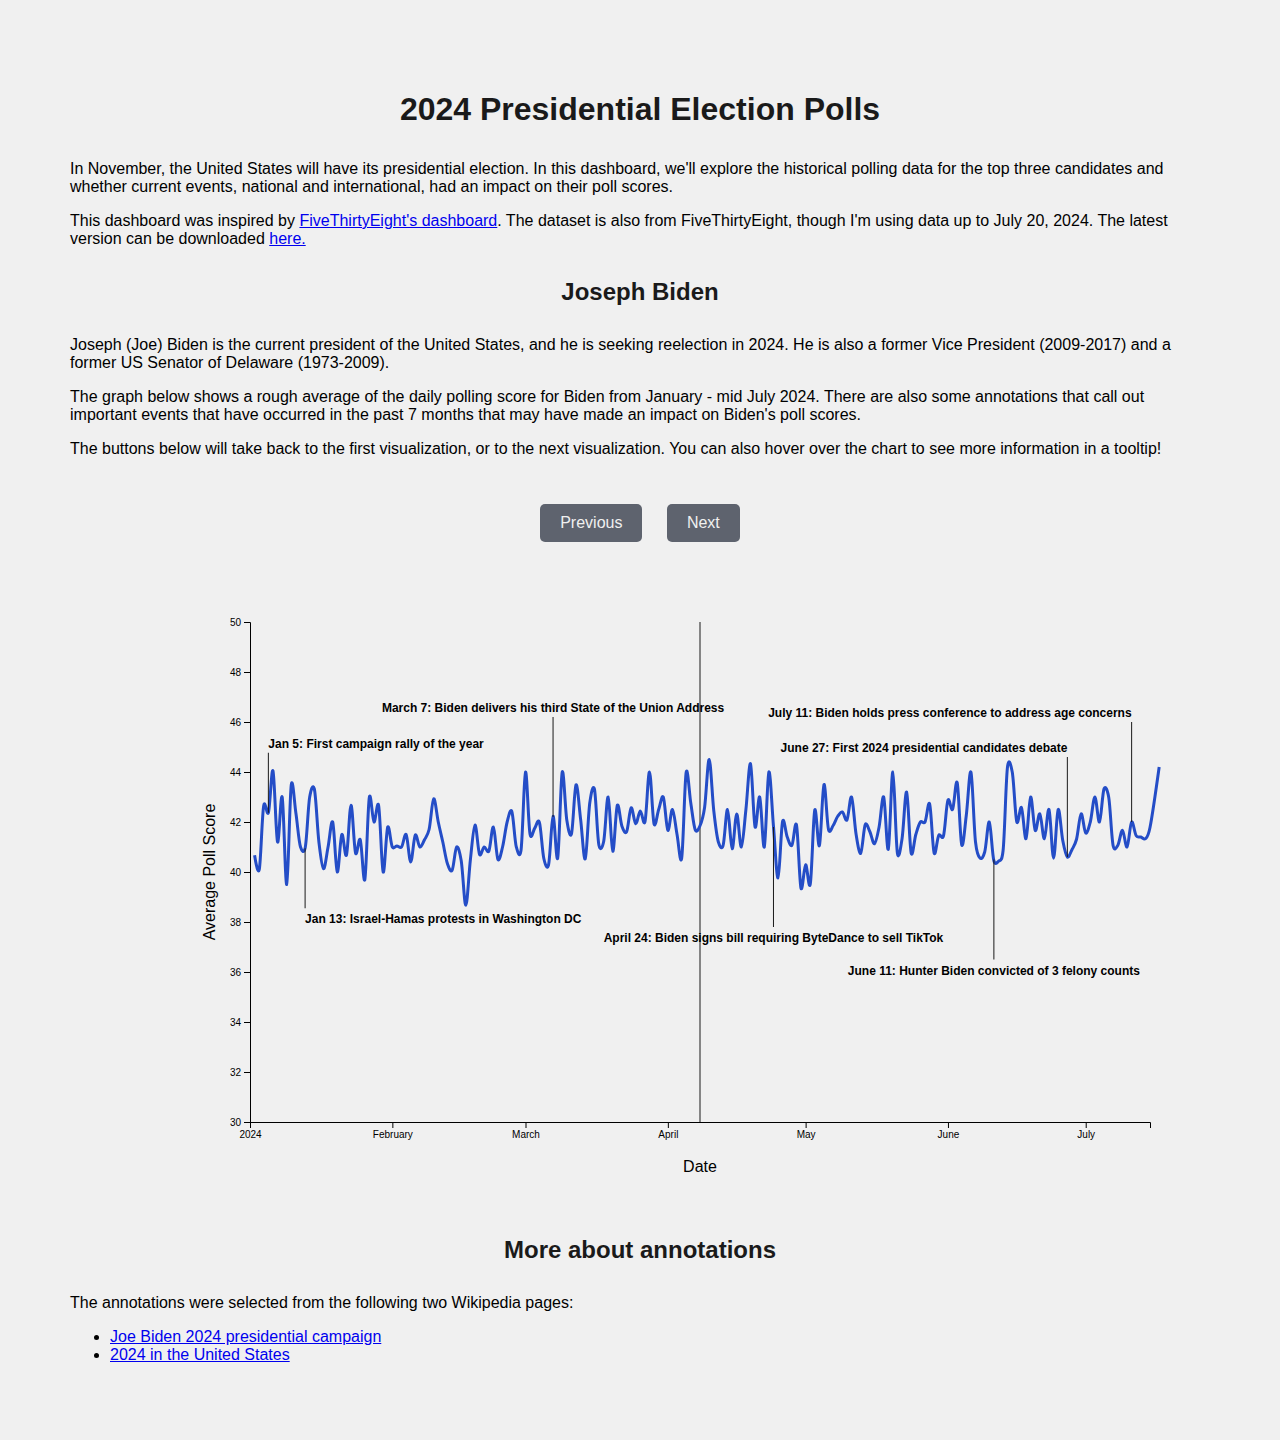
==== biden.html @ 44767af8 "Update" ====
<!DOCTYPE html>
<html>

<script src="js/d3.v7.min.js"></script>

<head>
    <meta charset="UTF-8">
    <meta name="viewport" content="width=device-width, initial-scale=1.0">
    <title>CS 416 Narrative Visualization Project</title>
    <link rel="stylesheet" href="styles.css">
</head>

<body>
    <div class="content">
        <h1>2024 Presidential Election Polls</h1>
        <p>
            In November, the United States will have its presidential election.
            In this dashboard, we'll explore the historical polling data for the top three candidates
            and whether current events, national and international, had an impact on their poll scores.
        </p>
        <p>
            This dashboard was inspired by <a
                href="https://projects.fivethirtyeight.com/polls/president-general/2024/national/">FiveThirtyEight's
                dashboard</a>.
            The dataset is also from FiveThirtyEight, though I'm using data up to July 20, 2024. The latest version can
            be downloaded <a href="https://projects.fivethirtyeight.com/polls/data/president_polls.csv">here.</a>
        </p>
        <h2>Joseph Biden</h2>
        <p>
            Joseph (Joe) Biden is the current president of the United States, and he is seeking reelection in 2024.
            He is also a former Vice President (2009-2017) and a former US Senator of Delaware (1973-2009).
        </p>
        <p>
            The graph below shows a rough average of the daily polling score for Biden from January - mid July 2024.
            There are also some annotations that call out important events that have occurred in the past 7 months
            that may have made an impact on Biden's poll scores.
        </p>
        <p>
            The buttons below will take back to the first visualization, or to the next visualization.
            You can also hover over the chart to see more information in a tooltip!
        </p>
    </div>

    <div class="navigation">
        <input type="button" onclick="location.href='index.html';" value="Previous" />
        <input type="button" onclick="location.href='trump.html';" value="Next" />
    </div>

    <div class="container">
        <script type="module" src="js/bidenChart.js"></script>
        <div id="bidenChart"></div>
    </div>

    <div class="content">
        <h2>More about annotations</h2>
        <p>
            The annotations were selected from the following two Wikipedia pages:
            <ul>
                <li><a href="https://en.wikipedia.org/wiki/Joe_Biden_2024_presidential_campaign"> Joe Biden 2024 presidential campaign</a></li>
                <li><a href="https://en.wikipedia.org/wiki/2024_in_the_United_States">2024 in the United States</a></li>
            </ul>
        </p>
    </div>
</body>
</html>
---- styles.css ----
body {
    font-family: Helvetica, sans-serif;
    background-color: #F0F0F0;
    margin: 50px;
}

h1 {
    color: #1A1A1A;
    text-align: center;
    padding: 10px;
}

h2 {
    color: #1A1A1A;
    text-align: center;
    padding: 10px;
}

.content {
    text-align: start;
    margin: 10px;
    padding: 10px;
    text-wrap: pretty;
}

.container {
    width: 100vw;
    display: flex;
    justify-content: center;
    align-items: baseline;
    padding: 10px;
}

#tooltip {
    opacity: 0;
    position: absolute;
    background-color: #F0F0F0;
    border: solid 2px #1A1A1A;
    border-radius: 5px;
    padding: 5px;
}

#hoverline {
    stroke: #1A1A1A;
    stroke-width: 1;
    opacity: 1;
  }
  
  .overlay {
    fill: none;
    pointer-events: all;
  }

#chartline {
    fill: none;
    stroke-width: 3;
}

#annotation_text {
    font-size: 12px;
    font-weight: bold;
    fill: black;
}

#annotation_line {
    stroke: #1A1A1A;
    stroke-width: 1;
}

.navigation {
    text-align: center; 
    margin: 20px 0;
}

.navigation input[type="button"] {
    background-color: #5E636E; /* Blue background color */
    border: none; /* Remove the default border */
    color: #F0F0F0; /* White text color */
    padding: 10px 20px; /* Add padding inside the buttons */
    margin: 0 10px; /* Add spacing between buttons */
    font-size: 16px; /* Set font size */
    cursor: pointer; /* Change cursor to pointer on hover */
    border-radius: 5px; /* Round the corners */
    transition: background-color 0.3s; /* Smooth background color transition */
}

.navigation input[type="button"]:hover {
    background-color: #121315;
}

pre {
    margin: 0;
    text-align: start;
}

code {
    font-family: 'Courier New', Courier, monospace;
    font-size: 14px;
    line-height: 1.5;
}
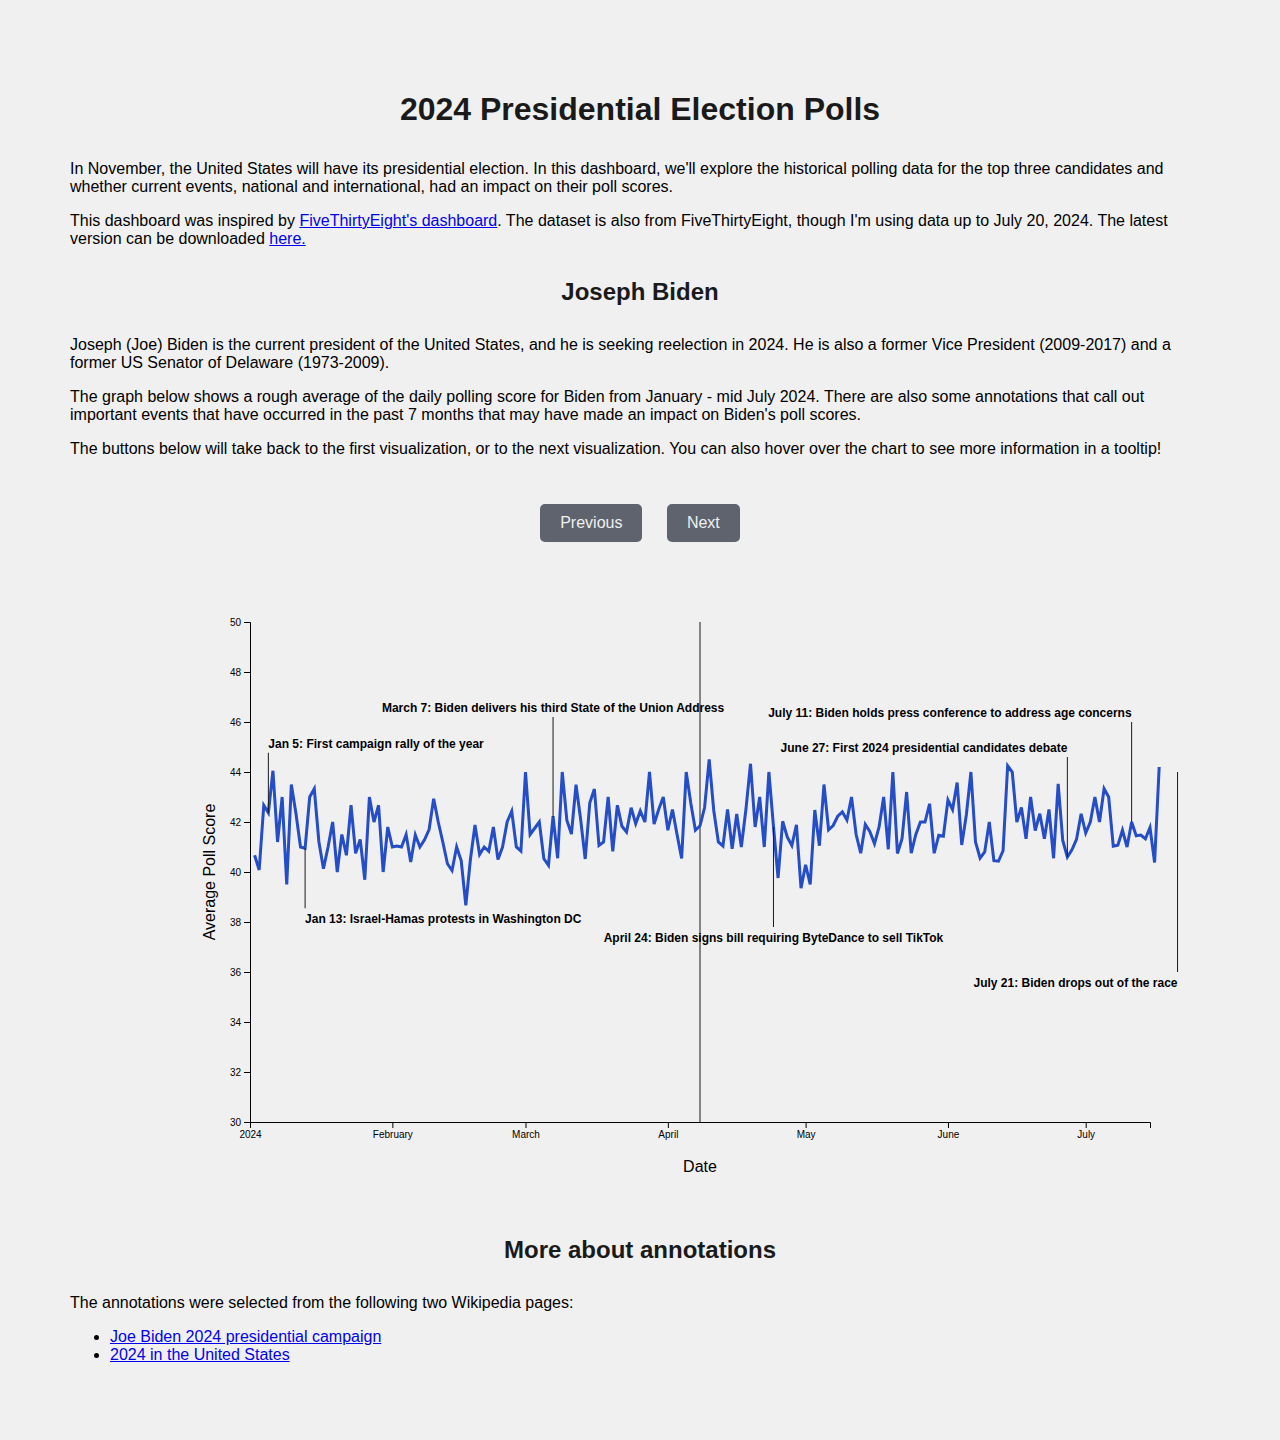
==== commit 1698f65c: "Add data for harris" ====
--- a/biden.html
+++ b/biden.html
@@ -43,7 +43,7 @@
 
     <div class="navigation">
         <input type="button" onclick="location.href='index.html';" value="Previous" />
-        <input type="button" onclick="location.href='trump.html';" value="Next" />
+        <input type="button" onclick="location.href='harris.html';" value="Next" />
     </div>
 
     <div class="container">
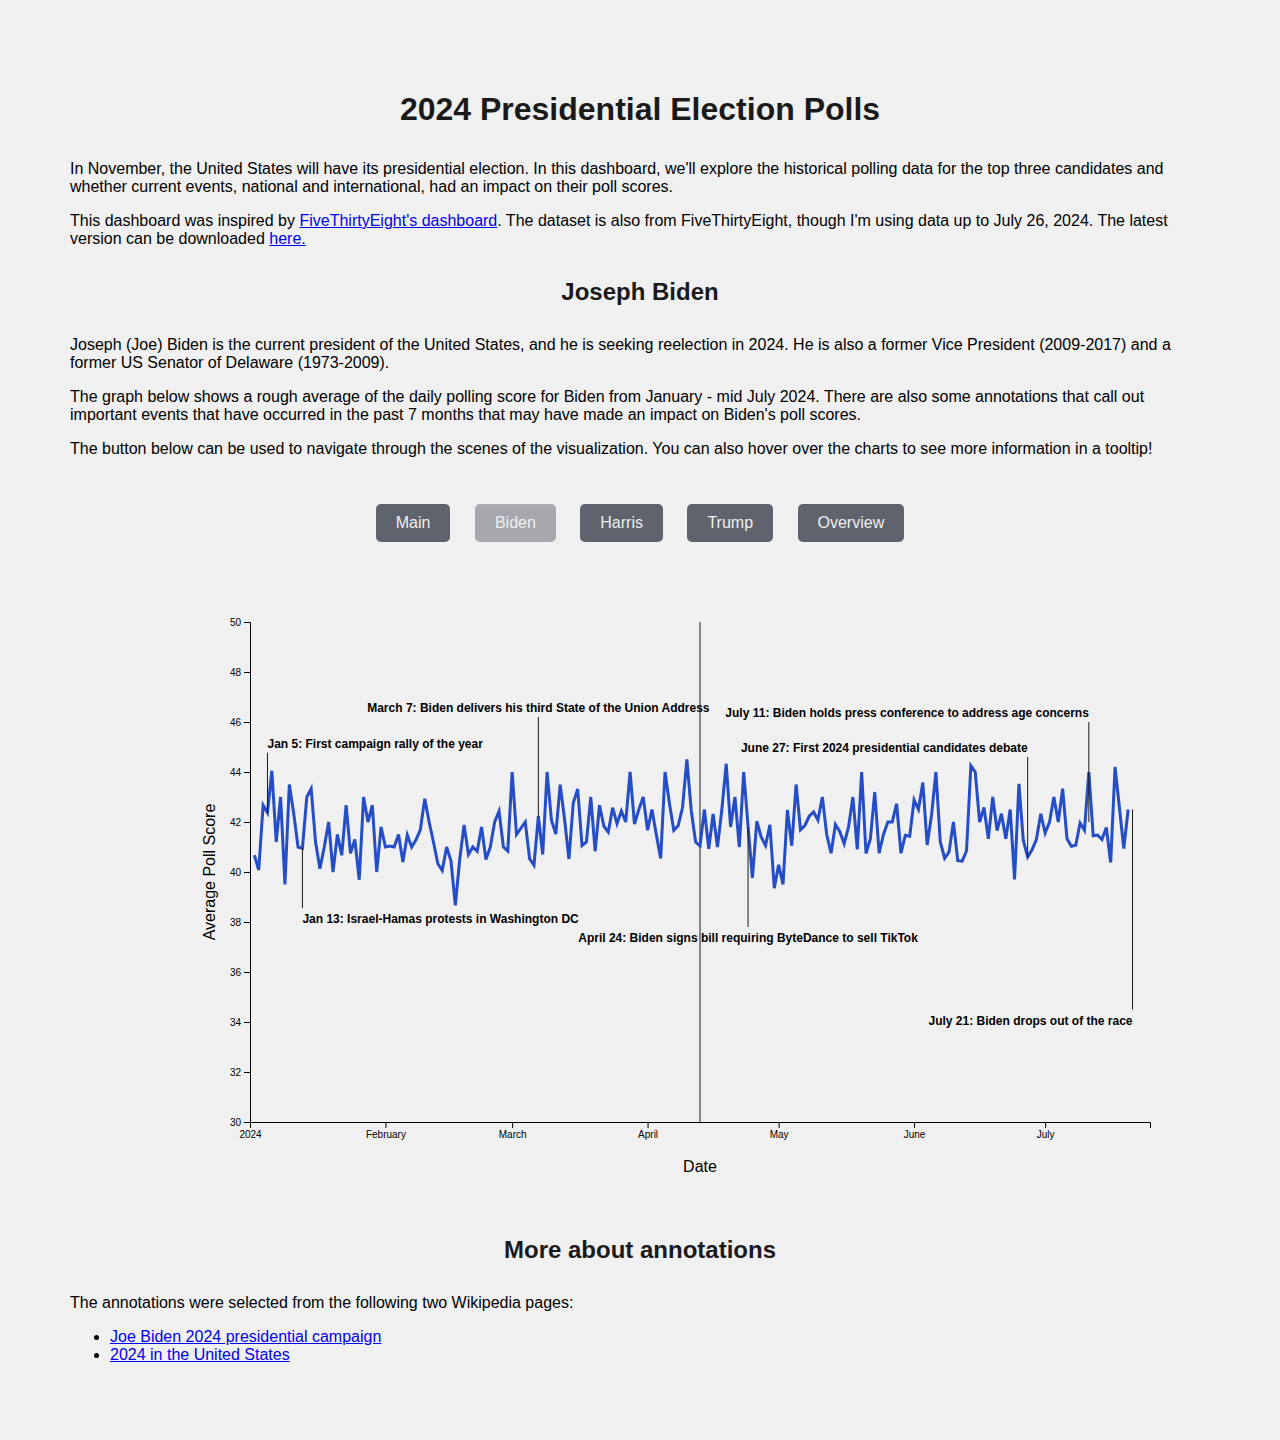
==== commit aea030aa: "Updates" ====
--- a/biden.html
+++ b/biden.html
@@ -22,7 +22,7 @@
             This dashboard was inspired by <a
                 href="https://projects.fivethirtyeight.com/polls/president-general/2024/national/">FiveThirtyEight's
                 dashboard</a>.
-            The dataset is also from FiveThirtyEight, though I'm using data up to July 20, 2024. The latest version can
+            The dataset is also from FiveThirtyEight, though I'm using data up to July 26, 2024. The latest version can
             be downloaded <a href="https://projects.fivethirtyeight.com/polls/data/president_polls.csv">here.</a>
         </p>
         <h2>Joseph Biden</h2>
@@ -36,14 +36,17 @@
             that may have made an impact on Biden's poll scores.
         </p>
         <p>
-            The buttons below will take back to the first visualization, or to the next visualization.
-            You can also hover over the chart to see more information in a tooltip!
+            The button below can be used to navigate through the scenes of the visualization.
+            You can also hover over the charts to see more information in a tooltip!
         </p>
     </div>
 
     <div class="navigation">
-        <input type="button" onclick="location.href='index.html';" value="Previous" />
-        <input type="button" onclick="location.href='harris.html';" value="Next" />
+        <input type="button" onclick="location.href='index.html';" value="Main" />
+        <input type="button" onclick="location.href='biden.html';" value="Biden" disabled />
+        <input type="button" onclick="location.href='harris.html';" value="Harris" />
+        <input type="button" onclick="location.href='trump.html';" value="Trump" />
+        <input type="button" onclick="location.href='overview.html';" value="Overview" />
     </div>
 
     <div class="container">
--- a/styles.css
+++ b/styles.css
@@ -73,19 +73,26 @@
 }
 
 .navigation input[type="button"] {
-    background-color: #5E636E; /* Blue background color */
-    border: none; /* Remove the default border */
-    color: #F0F0F0; /* White text color */
-    padding: 10px 20px; /* Add padding inside the buttons */
-    margin: 0 10px; /* Add spacing between buttons */
-    font-size: 16px; /* Set font size */
-    cursor: pointer; /* Change cursor to pointer on hover */
-    border-radius: 5px; /* Round the corners */
-    transition: background-color 0.3s; /* Smooth background color transition */
+    background-color: #5E636E;
+    border: none;
+    color: #F0F0F0;
+    padding: 10px 20px;
+    margin: 0 10px;
+    font-size: 16px;
+    cursor: pointer;
+    border-radius: 5px;
+    transition: background-color 0.3s;
 }
 
 .navigation input[type="button"]:hover {
     background-color: #121315;
+}
+
+.navigation input[type="button"]:disabled {
+    background-color: #5E636E;
+    color: #F0F0F0;
+    cursor: not-allowed;
+    opacity: 0.5;
 }
 
 pre {
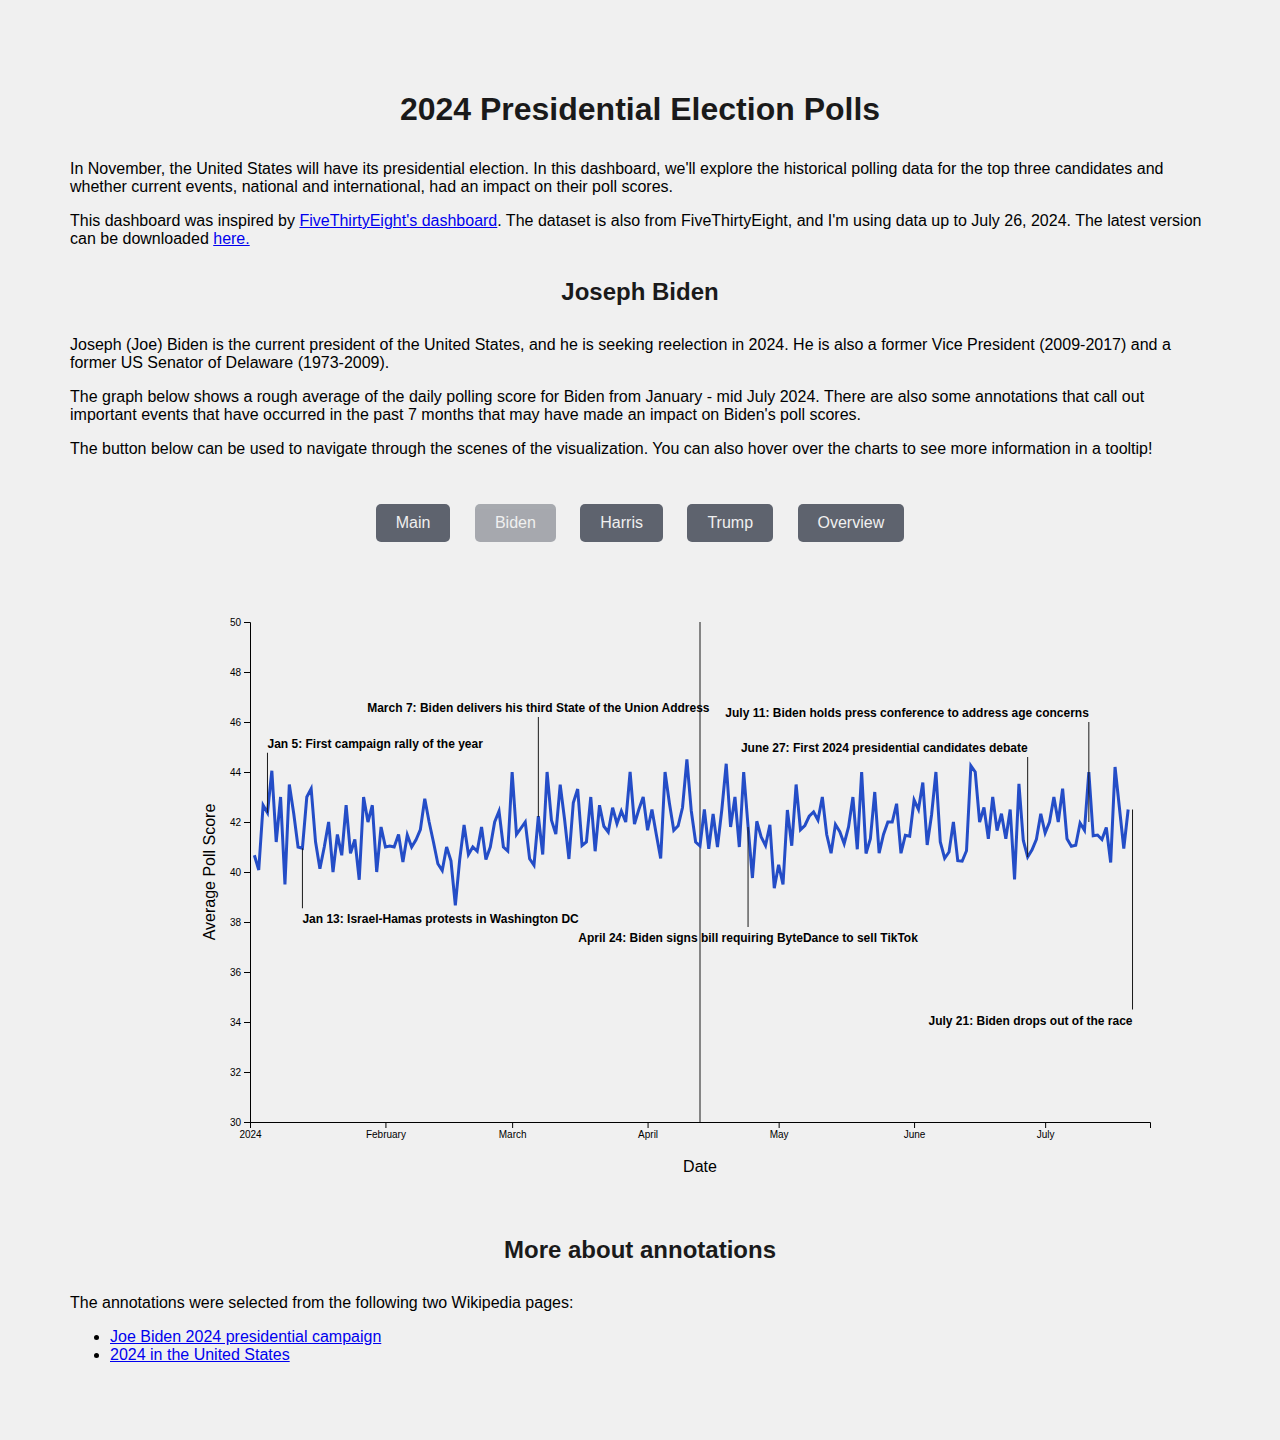
==== commit 9cd437b8: "Update" ====
--- a/biden.html
+++ b/biden.html
@@ -22,7 +22,7 @@
             This dashboard was inspired by <a
                 href="https://projects.fivethirtyeight.com/polls/president-general/2024/national/">FiveThirtyEight's
                 dashboard</a>.
-            The dataset is also from FiveThirtyEight, though I'm using data up to July 26, 2024. The latest version can
+            The dataset is also from FiveThirtyEight, and I'm using data up to July 26, 2024. The latest version can
             be downloaded <a href="https://projects.fivethirtyeight.com/polls/data/president_polls.csv">here.</a>
         </p>
         <h2>Joseph Biden</h2>
